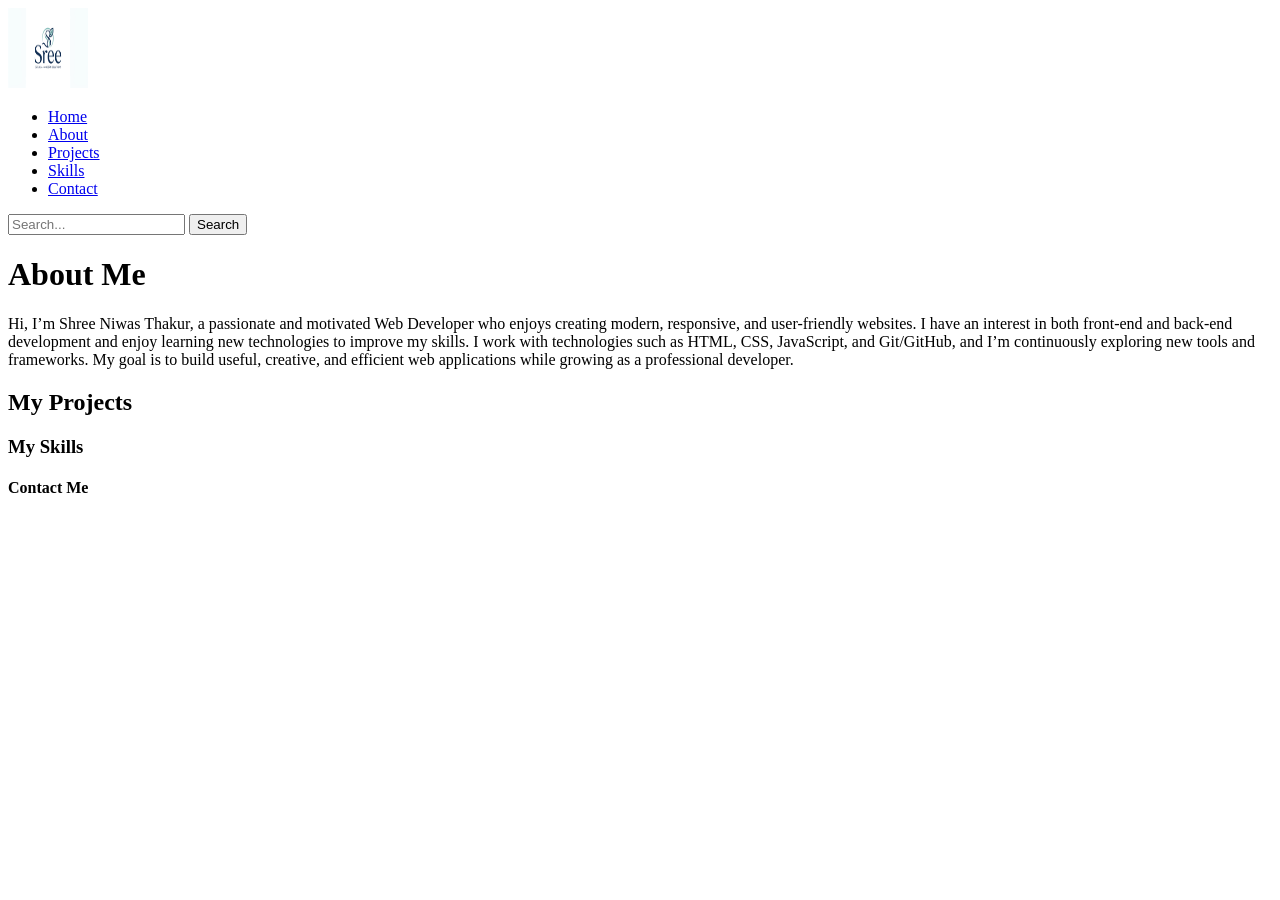
==== index.html @ 56c065b6 "message" ====
<!DOCTYPE html>
<html lang="en">
<head>
    <meta charset="UTF-8">
    <meta name="viewport" content="width=device-width, initial-scale=1.0">
    <title>My Portfolio</title>
</head>
<body>

    <img src="images/logo.jpeg" alt="Profile Picture" width="80" height="80">

    <nav>
        <ul>
            <li><a href="#">Home</a></li>
            <li><a href="#">About</a></li>
            <li><a href="#">Projects</a></li>
            <li><a href="#">Skills</a></li>
            <li><a href="#">Contact</a></li>
        </ul>
    </nav>  

    <form>
        <input type="text" placeholder="Search...">
        <button type="submit">Search</button>
    </form> 


    <h1>About Me</h1>
    <p>Hi, I’m Shree Niwas Thakur, a passionate and motivated Web Developer who enjoys creating modern, responsive, and user-friendly websites. I have an interest in both front-end and back-end development and enjoy learning new technologies to improve my skills. I work with technologies such as HTML, CSS, JavaScript, and Git/GitHub, and I’m continuously exploring new tools and frameworks. My goal is to build useful, creative, and efficient web applications while growing as a professional developer.</p>
    <h2>My Projects</h2>
    <h3>My Skills</h3>
    <h4>Contact Me</h4>
</body>
</html>
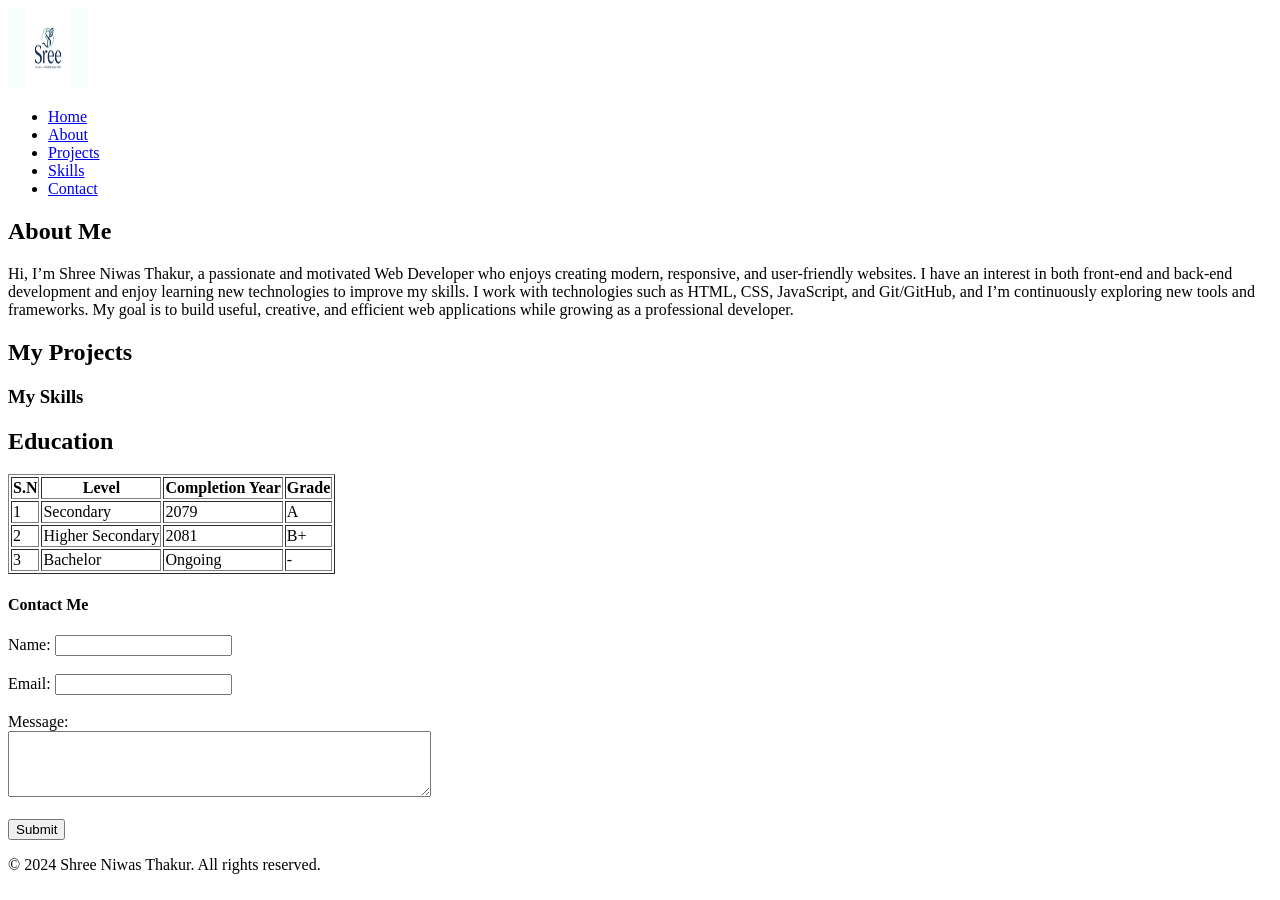
==== commit 49994d75: "message" ====
--- a/index.html
+++ b/index.html
@@ -12,23 +12,85 @@
     <nav>
         <ul>
             <li><a href="#">Home</a></li>
-            <li><a href="#">About</a></li>
-            <li><a href="#">Projects</a></li>
-            <li><a href="#">Skills</a></li>
-            <li><a href="#">Contact</a></li>
+            <li><a href="#about">About</a></li>
+            <li><a href="#projects">Projects</a></li>
+            <li><a href="#skills">Skills</a></li>
+            <li><a href="#contact">Contact</a></li>
         </ul>
     </nav>  
 
-    <form>
-        <input type="text" placeholder="Search...">
-        <button type="submit">Search</button>
-    </form> 
+    <section id="about">
+        <h1>About Me</h1>
+        <p>Hi, I’m Shree Niwas Thakur, a passionate and motivated Web Developer who enjoys creating modern, responsive, and user-friendly websites. I have an interest in both front-end and back-end development and enjoy learning new technologies to improve my skills. I work with technologies such as HTML, CSS, JavaScript, and Git/GitHub, and I’m continuously exploring new tools and frameworks. My goal is to build useful, creative, and efficient web applications while growing as a professional developer.</p>
+    </section>
+
+    <section id="projects">
+
+     <h2>My Projects</h2>
+
+    </section>
+
+    <section id="skills"> 
+        <h3>My Skills</h3>
+    </section>
+
+    <section id="education">
+
+    <h1>Education</h1>
+    <table border="1">
+        <thead>
+            <tr>
+                <th>S.N</th>
+                <th>Level</th>
+                <th>Completion Year</th>
+                <th>Grade</th>
+            </tr>
+        </thead>
+        <tbody>
+            <tr>
+                <td>1</td>
+                <td>Secondary</td>
+                <td>2079</td>
+                <td>A</td>
+            </tr>
+            <tr>
+                <td>2</td>
+                <td>Higher Secondary</td>
+                <td>2081</td>
+                <td>B+</td>
+            </tr>
+            <tr>
+                <td>3</td>
+                <td>Bachelor</td>
+                <td>Ongoing</td>
+                <td>-</td>
+            </tr>
+    </table>
+
+    </section>
+
+    <section id="contact">
+        <h4>Contact Me</h4>
+        
+        <form action="submit_form.php" method="post">
+            <label for="name">Name:</label>
+            <input type="text" id="name" name="name" required><br><br>
+
+            <label for="email">Email:</label>
+            <input type="email" id="email" name="email" required><br><br>
+
+            <label for="message">Message:</label><br>
+            <textarea id="message" name="message" rows="4" cols="50" required></textarea><br><br>
+
+            <input type="submit" value="Submit">
+        </form>
+
+    </section>
 
 
-    <h1>About Me</h1>
-    <p>Hi, I’m Shree Niwas Thakur, a passionate and motivated Web Developer who enjoys creating modern, responsive, and user-friendly websites. I have an interest in both front-end and back-end development and enjoy learning new technologies to improve my skills. I work with technologies such as HTML, CSS, JavaScript, and Git/GitHub, and I’m continuously exploring new tools and frameworks. My goal is to build useful, creative, and efficient web applications while growing as a professional developer.</p>
-    <h2>My Projects</h2>
-    <h3>My Skills</h3>
-    <h4>Contact Me</h4>
+    <footer>
+        <p>&copy; 2024 Shree Niwas Thakur. All rights reserved.</p>
+    </footer>
+    
 </body>
 </html>
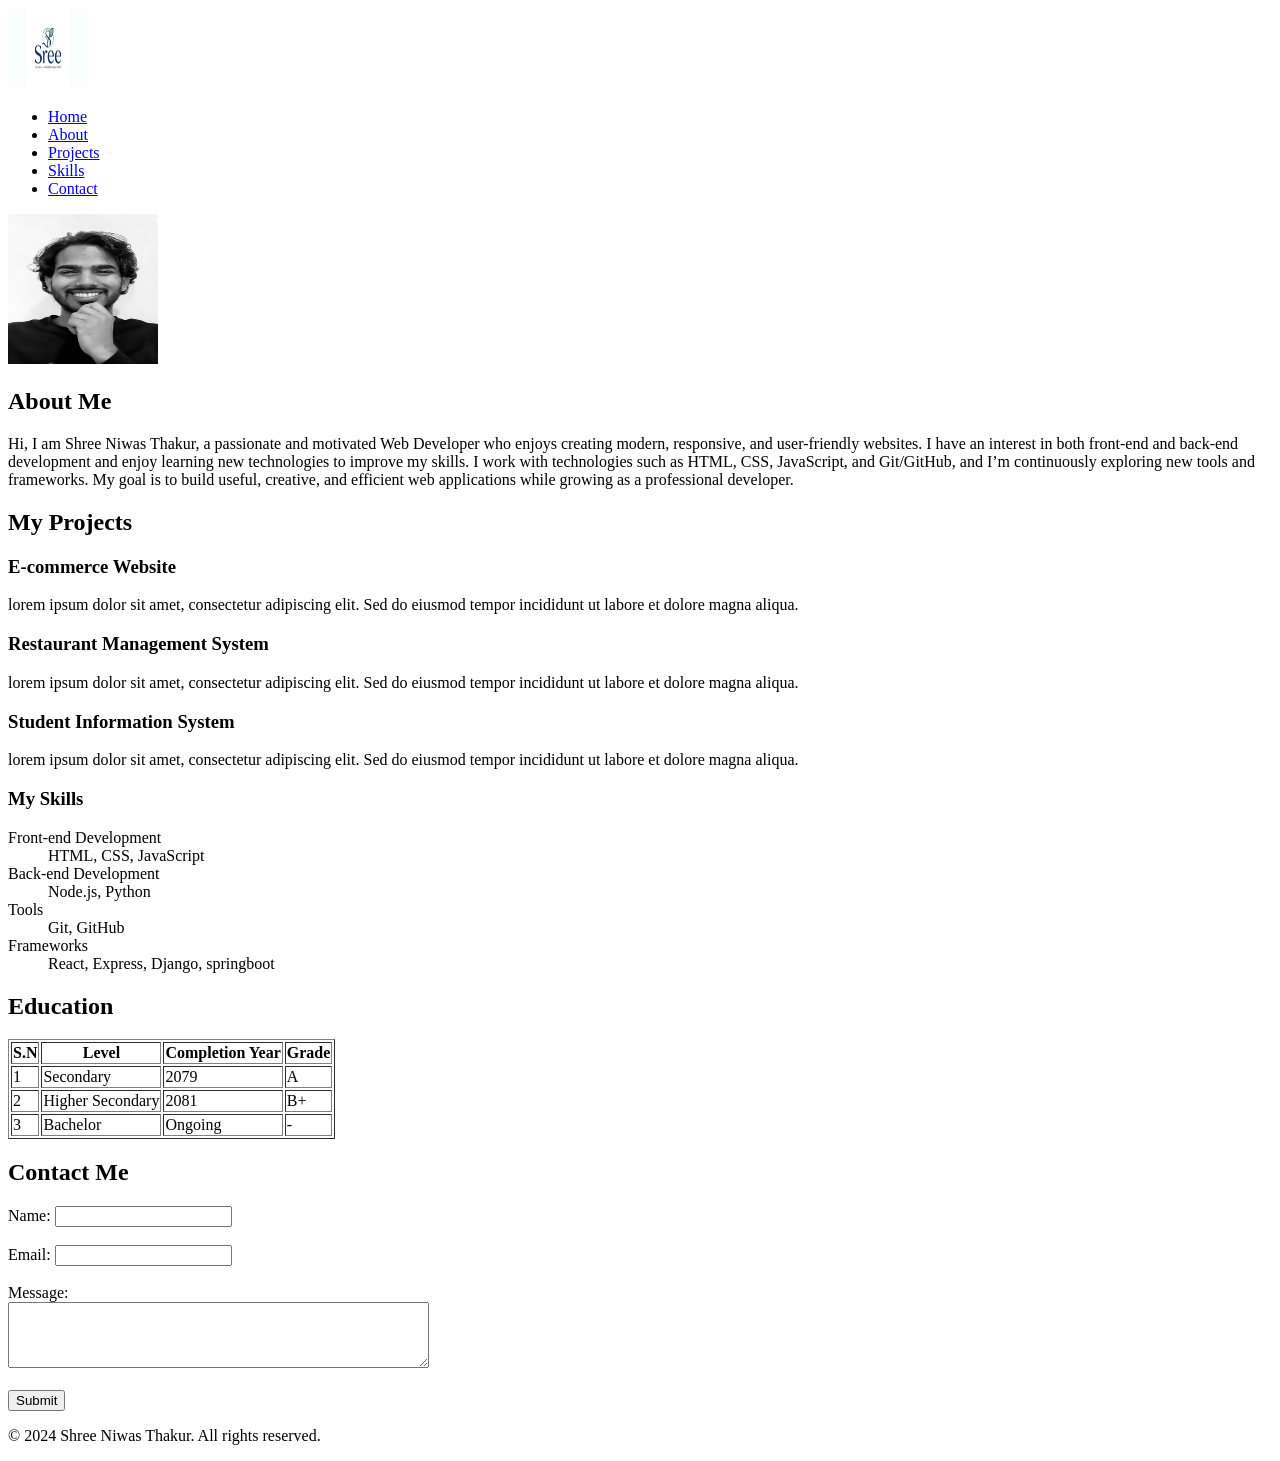
==== commit e71a32dd: "message" ====
--- a/index.html
+++ b/index.html
@@ -20,18 +20,43 @@
     </nav>  
 
     <section id="about">
+
+        <img src="images/profile.jpg" alt="Profile Picture" width="150" height="150">
+
         <h1>About Me</h1>
-        <p>Hi, I’m Shree Niwas Thakur, a passionate and motivated Web Developer who enjoys creating modern, responsive, and user-friendly websites. I have an interest in both front-end and back-end development and enjoy learning new technologies to improve my skills. I work with technologies such as HTML, CSS, JavaScript, and Git/GitHub, and I’m continuously exploring new tools and frameworks. My goal is to build useful, creative, and efficient web applications while growing as a professional developer.</p>
+        <p>Hi, I am Shree Niwas Thakur, a passionate and motivated Web Developer who enjoys creating modern, responsive, and user-friendly websites. I have an interest in both front-end and back-end development and enjoy learning new technologies to improve my skills. I work with technologies such as HTML, CSS, JavaScript, and Git/GitHub, and I’m continuously exploring new tools and frameworks. My goal is to build useful, creative, and efficient web applications while growing as a professional developer.</p>
     </section>
 
     <section id="projects">
 
      <h2>My Projects</h2>
+     <article>
+         <h3>E-commerce Website</h3>
+         <p>lorem ipsum dolor sit amet, consectetur adipiscing elit. Sed do eiusmod tempor incididunt ut labore et dolore magna aliqua.</p>
+     </article>
+     <article>
+         <h3>Restaurant Management System</h3>
+         <p>lorem ipsum dolor sit amet, consectetur adipiscing elit. Sed do eiusmod tempor incididunt ut labore et dolore magna aliqua.</p>
+     </article>
+     <article>
+         <h3>Student Information System</h3>
+         <p>lorem ipsum dolor sit amet, consectetur adipiscing elit. Sed do eiusmod tempor incididunt ut labore et dolore magna aliqua.</p>
+     </article>
 
     </section>
 
     <section id="skills"> 
         <h3>My Skills</h3>
+        <dl>
+            <dt>Front-end Development </dt>
+            <dd>HTML, CSS, JavaScript</dd>
+            <dt>Back-end Development</dt>
+            <dd>Node.js, Python</dd>
+            <dt>Tools</dt>
+            <dd>Git, GitHub</dd>
+            <dt>Frameworks</dt>
+            <dd>React, Express, Django, springboot</dd>
+        </dl>
     </section>
 
     <section id="education">
@@ -70,7 +95,7 @@
     </section>
 
     <section id="contact">
-        <h4>Contact Me</h4>
+        <h2>Contact Me</h2>
         
         <form action="submit_form.php" method="post">
             <label for="name">Name:</label>
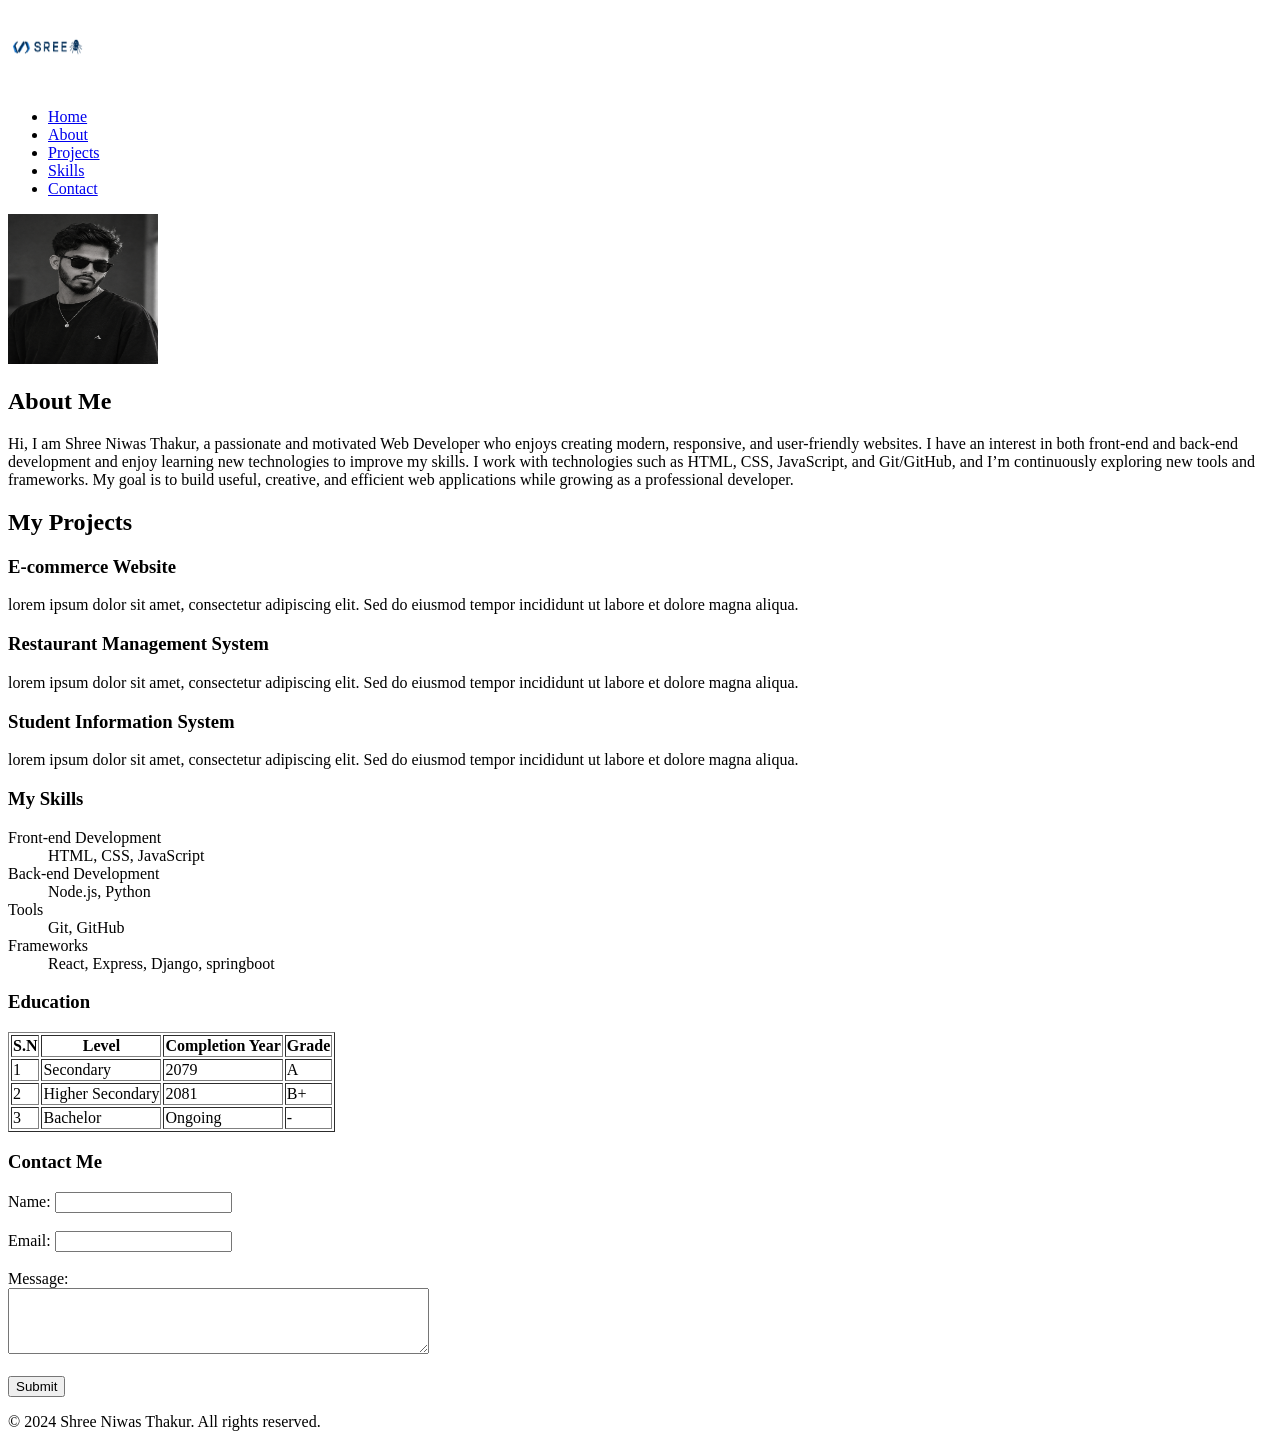
==== commit 6d42cb9f: "message" ====
--- a/index.html
+++ b/index.html
@@ -7,7 +7,7 @@
 </head>
 <body>
 
-    <img src="images/logo.jpeg" alt="Profile Picture" width="80" height="80">
+    <img src="images/logo.png" alt="Profile Picture" width="80" height="80">
 
     <nav>
         <ul>
@@ -21,7 +21,7 @@
 
     <section id="about">
 
-        <img src="images/profile.jpg" alt="Profile Picture" width="150" height="150">
+        <img src="images/profile1.png" alt="Profile Picture" width="150" height="150">
 
         <h1>About Me</h1>
         <p>Hi, I am Shree Niwas Thakur, a passionate and motivated Web Developer who enjoys creating modern, responsive, and user-friendly websites. I have an interest in both front-end and back-end development and enjoy learning new technologies to improve my skills. I work with technologies such as HTML, CSS, JavaScript, and Git/GitHub, and I’m continuously exploring new tools and frameworks. My goal is to build useful, creative, and efficient web applications while growing as a professional developer.</p>
@@ -61,7 +61,7 @@
 
     <section id="education">
 
-    <h1>Education</h1>
+    <h3>Education</h3>
     <table border="1">
         <thead>
             <tr>
@@ -95,7 +95,7 @@
     </section>
 
     <section id="contact">
-        <h2>Contact Me</h2>
+        <h3>Contact Me</h3>
         
         <form action="submit_form.php" method="post">
             <label for="name">Name:</label>
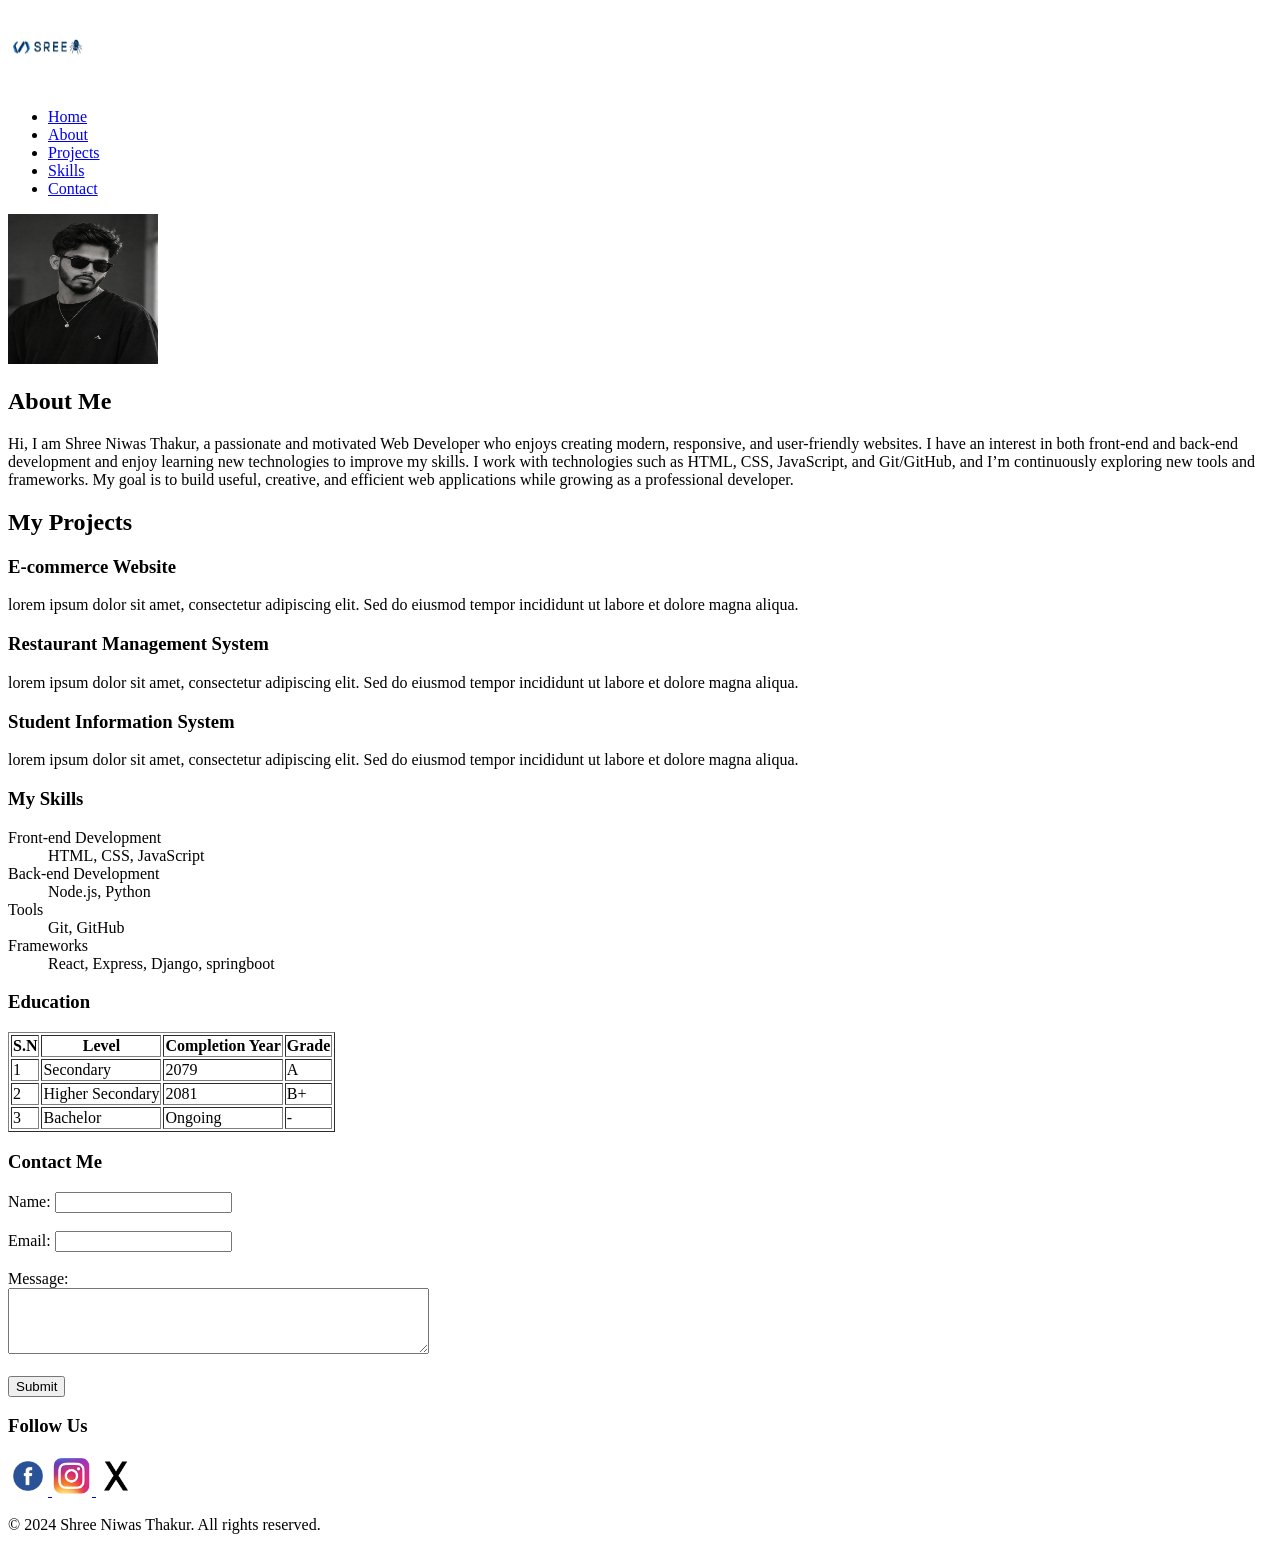
==== commit 0d60da1f: "message" ====
--- a/index.html
+++ b/index.html
@@ -114,7 +114,23 @@
 
 
     <footer>
+
+        <h3>Follow Us </h3>
+
+        <a href="https://www.facebook.com/" target="_blank">
+            <img src="./images/facebook.png" alt="Facebook" width="40">
+        </a>
+
+        <a href="https://www.instagram.com/" target="_blank">
+            <img src="./images/instagram.png" alt="Instagram" width="40">
+        </a>
+
+        <a href="https://www.twitter.com/" target="_blank">
+            <img src="./images/X.png" alt="Twitter" width="40">
+        </a>
+
         <p>&copy; 2024 Shree Niwas Thakur. All rights reserved.</p>
+
     </footer>
     
 </body>
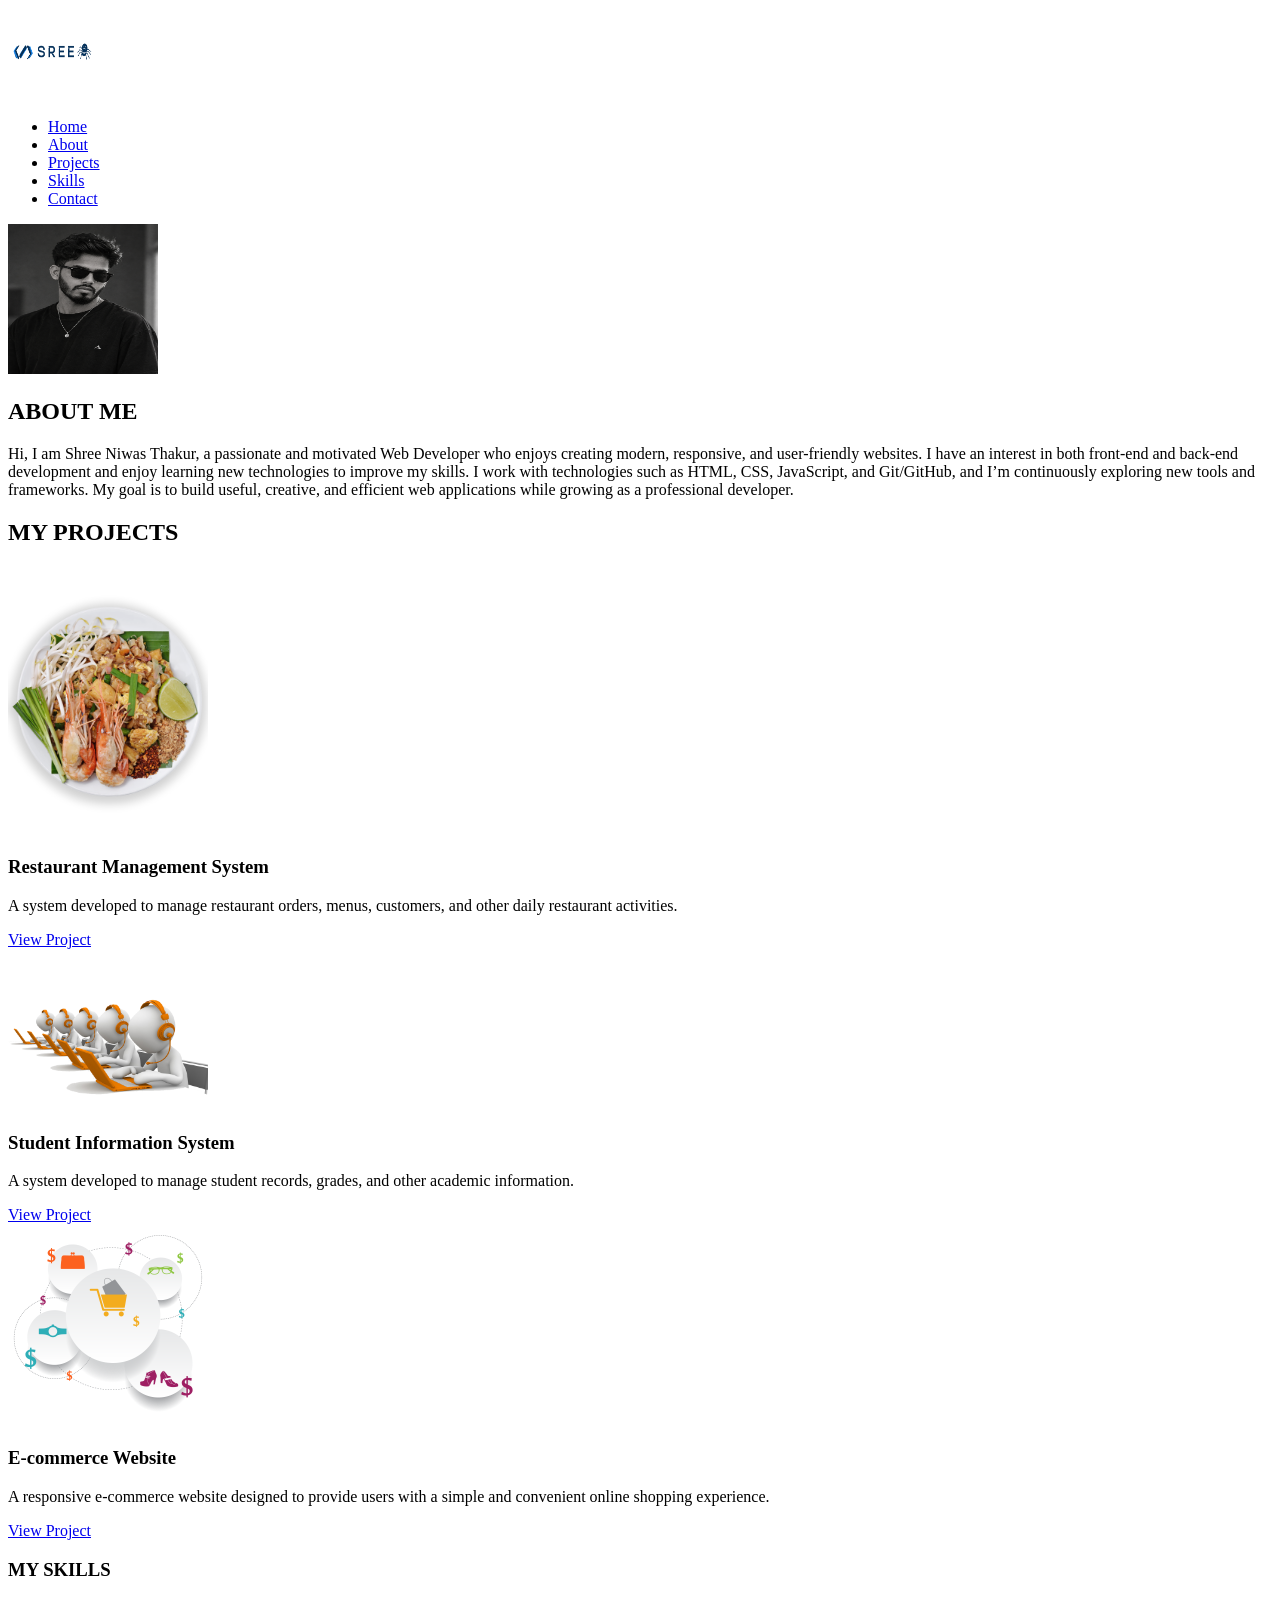
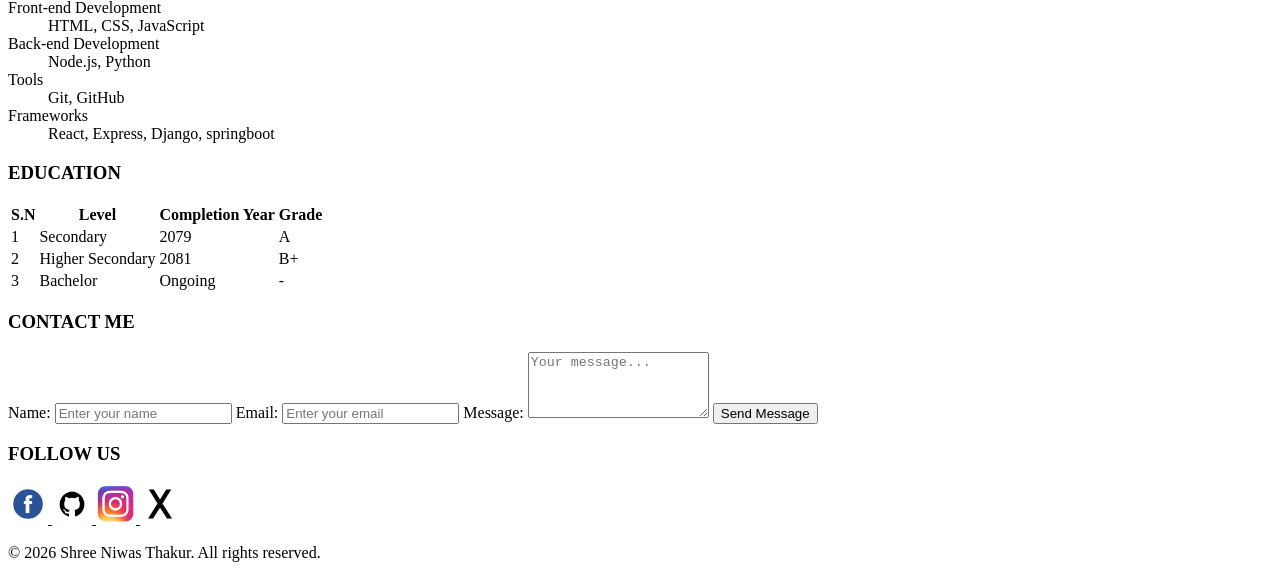
==== commit bff6eb0a: "message" ====
--- a/index.html
+++ b/index.html
@@ -3,50 +3,121 @@
 <head>
     <meta charset="UTF-8">
     <meta name="viewport" content="width=device-width, initial-scale=1.0">
+    <link rel="stylesheet" href="css/style.css">
     <title>My Portfolio</title>
 </head>
 <body>
 
-    <img src="images/logo.png" alt="Profile Picture" width="80" height="80">
-
-    <nav>
-        <ul>
-            <li><a href="#">Home</a></li>
-            <li><a href="#about">About</a></li>
-            <li><a href="#projects">Projects</a></li>
-            <li><a href="#skills">Skills</a></li>
-            <li><a href="#contact">Contact</a></li>
-        </ul>
-    </nav>  
+    
+        <header>
+            
+           <div class="header-container">
+                <div class="logo">
+                 <img src="images/logo.png" alt="Profile Picture" width="90" height="90">
+                </div>
+        
+                <div>
+                    <nav>
+                        <ul>
+                            <li><a href="#">Home</a></li>
+                            <li><a href="#about">About</a></li>
+                            <li><a href="#projects">Projects</a></li>
+                            <li><a href="#skills">Skills</a></li>
+                            <li><a href="#contact">Contact</a></li>
+                        </ul>
+                    </nav>  
+                </div>
+           </div>
+            
+        </header>
+    
+
 
     <section id="about">
 
-        <img src="images/profile1.png" alt="Profile Picture" width="150" height="150">
-
-        <h1>About Me</h1>
-        <p>Hi, I am Shree Niwas Thakur, a passionate and motivated Web Developer who enjoys creating modern, responsive, and user-friendly websites. I have an interest in both front-end and back-end development and enjoy learning new technologies to improve my skills. I work with technologies such as HTML, CSS, JavaScript, and Git/GitHub, and I’m continuously exploring new tools and frameworks. My goal is to build useful, creative, and efficient web applications while growing as a professional developer.</p>
+        <div class="about-container">
+
+            <div>
+                <img src="images/profile1.png" alt="Profile Picture" width="150" height="150">
+            </div>
+
+            <div class="about-text">
+                <h1>ABOUT ME</h1>
+
+                <p>Hi, I am Shree Niwas Thakur, a passionate and motivated Web Developer who enjoys creating modern, responsive, and user-friendly websites. I have an interest in both front-end and back-end development and enjoy learning new technologies to improve my skills. I work with technologies such as HTML, CSS, JavaScript, and Git/GitHub, and I’m continuously exploring new tools and frameworks. My goal is to build useful, creative, and efficient web applications while growing as a professional developer.</p>
+
+            </div>
+
+        </div>
+       
     </section>
 
     <section id="projects">
 
-     <h2>My Projects</h2>
-     <article>
-         <h3>E-commerce Website</h3>
-         <p>lorem ipsum dolor sit amet, consectetur adipiscing elit. Sed do eiusmod tempor incididunt ut labore et dolore magna aliqua.</p>
-     </article>
-     <article>
-         <h3>Restaurant Management System</h3>
-         <p>lorem ipsum dolor sit amet, consectetur adipiscing elit. Sed do eiusmod tempor incididunt ut labore et dolore magna aliqua.</p>
-     </article>
-     <article>
-         <h3>Student Information System</h3>
-         <p>lorem ipsum dolor sit amet, consectetur adipiscing elit. Sed do eiusmod tempor incididunt ut labore et dolore magna aliqua.</p>
-     </article>
-
+        <h2>MY PROJECTS</h2>
+
+        <div class="projects-container">
+
+            <article class="project-card">
+
+                <img src="./images/resturant.png" alt="Restaurant Management System" width="200">
+
+                <div class="project-content">
+                    <h3>Restaurant Management System</h3>
+
+                    <p>
+                        A system developed to manage restaurant orders, menus, customers, and other daily restaurant activities.
+                    </p>
+                    
+                </div>
+
+                <a href="https://github.com/shreee-cyber/Restaurant-Management-System">View Project</a>
+
+            </article>
+
+
+            <article class="project-card">
+
+                <img src="./images/student.png" alt="Student Information System" width="200">
+
+                <div class="project-content">
+                    <h3>Student Information System</h3>
+
+                    <p>
+                        A system developed to manage student records, grades, and other academic information.
+                    </p>
+
+                </div>
+
+                <a href="project.html">View Project</a>
+
+            </article>
+
+
+            <article class="project-card">
+
+                <img src="./images/e-commerce.png" alt="E-commerce Website" width="200">
+
+                <div class="project-content">
+                    <h3>E-commerce Website</h3>
+
+                    <p>
+                        A responsive e-commerce website designed to provide users with a simple and convenient online shopping experience.
+                    </p>
+
+                </div>
+
+                <a href="project.html">View Project</a>
+
+            </article>
+
+
+        </div>
+    
     </section>
 
     <section id="skills"> 
-        <h3>My Skills</h3>
+        <h3>MY SKILLS</h3>
         <dl>
             <dt>Front-end Development </dt>
             <dd>HTML, CSS, JavaScript</dd>
@@ -61,53 +132,58 @@
 
     <section id="education">
 
-    <h3>Education</h3>
-    <table border="1">
-        <thead>
-            <tr>
-                <th>S.N</th>
-                <th>Level</th>
-                <th>Completion Year</th>
-                <th>Grade</th>
-            </tr>
-        </thead>
-        <tbody>
-            <tr>
-                <td>1</td>
-                <td>Secondary</td>
-                <td>2079</td>
-                <td>A</td>
-            </tr>
-            <tr>
-                <td>2</td>
-                <td>Higher Secondary</td>
-                <td>2081</td>
-                <td>B+</td>
-            </tr>
-            <tr>
-                <td>3</td>
-                <td>Bachelor</td>
-                <td>Ongoing</td>
-                <td>-</td>
-            </tr>
-    </table>
-
-    </section>
+        <h3>EDUCATION</h3>
+        <table>
+            <thead>
+                <tr>
+                    <th>S.N</th>
+                    <th>Level</th>
+                    <th>Completion Year</th>
+                    <th>Grade</th>
+                </tr>
+            </thead>
+            <tbody>
+                <tr>
+                    <td>1</td>
+                    <td>Secondary</td>
+                    <td>2079</td>
+                    <td>A</td>
+                </tr>
+                <tr>
+                    <td>2</td>
+                    <td>Higher Secondary</td>
+                    <td>2081</td>
+                    <td>B+</td>
+                </tr>
+                <tr>
+                    <td>3</td>
+                    <td>Bachelor</td>
+                    <td>Ongoing</td>
+                    <td>-</td>
+                </tr>
+            </tbody>
+        </table>
+
+    </section>
+
 
     <section id="contact">
-        <h3>Contact Me</h3>
+
+        <h3>CONTACT ME</h3>
         
         <form action="submit_form.php" method="post">
+
             <label for="name">Name:</label>
-            <input type="text" id="name" name="name" required><br><br>
+            <input type="text" id="name" name="name" placeholder="Enter your name" required>
 
             <label for="email">Email:</label>
-            <input type="email" id="email" name="email" required><br><br>
-
-            <label for="message">Message:</label><br>
-            <textarea id="message" name="message" rows="4" cols="50" required></textarea><br><br>
-
-            <input type="submit" value="Submit">
+            <input type="email" id="email" name="email" placeholder="Enter your email" required>
+
+            <label for="message">Message:</label>
+            <textarea id="message" name="message" rows="4" placeholder="Your message..." required></textarea>
+
+            <input type="submit" value="Send Message">
+
         </form>
 
     </section>
@@ -115,11 +191,14 @@
 
     <footer>
 
-        <h3>Follow Us </h3>
+        <h3>FOLLOW US </h3>
 
         <a href="https://www.facebook.com/" target="_blank">
             <img src="./images/facebook.png" alt="Facebook" width="40">
         </a>
+        <a href="https://github.com/" target="_blank">
+            <img src="./images/Github.png" alt="GitHub" width="40">
+        </a>
 
         <a href="https://www.instagram.com/" target="_blank">
             <img src="./images/instagram.png" alt="Instagram" width="40">
@@ -129,9 +208,10 @@
             <img src="./images/X.png" alt="Twitter" width="40">
         </a>
 
-        <p>&copy; 2024 Shree Niwas Thakur. All rights reserved.</p>
+        <p>&copy; 2026 Shree Niwas Thakur. All rights reserved.</p>
 
     </footer>
     
+
 </body>
 </html>
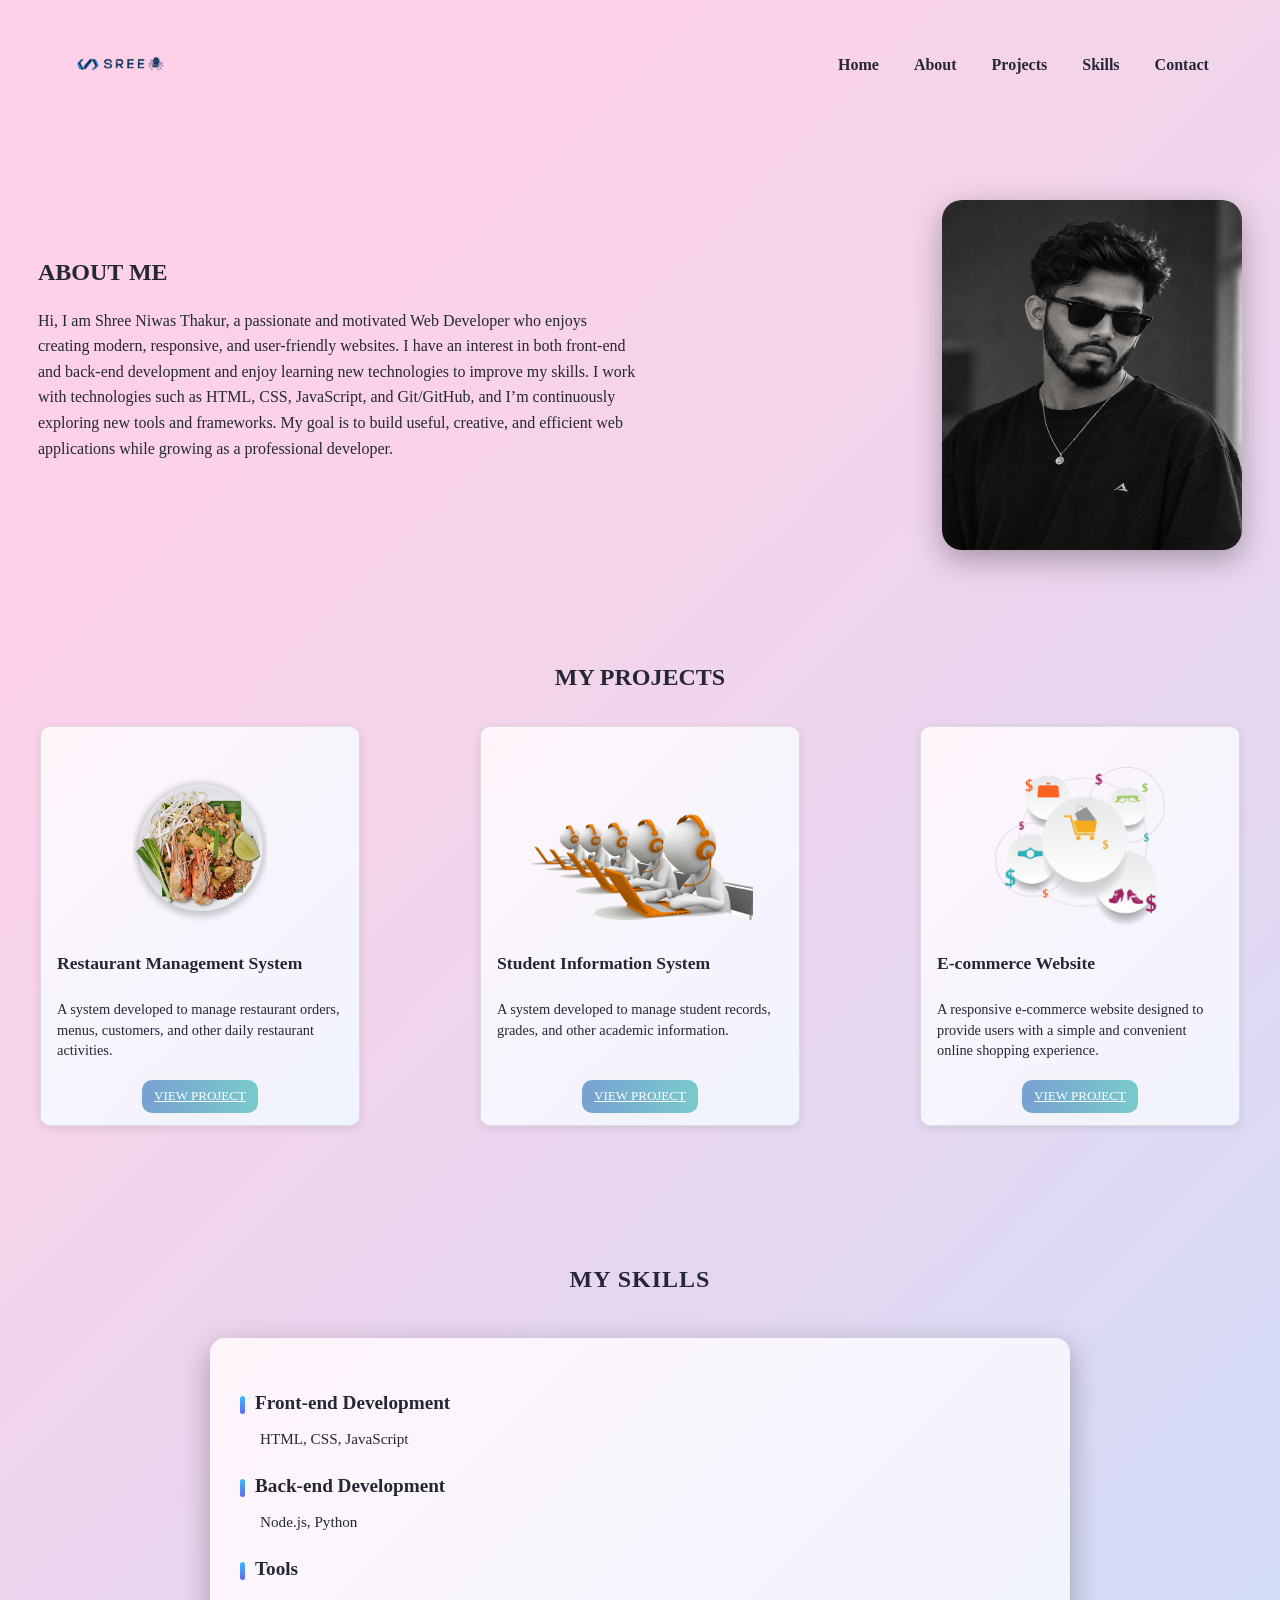
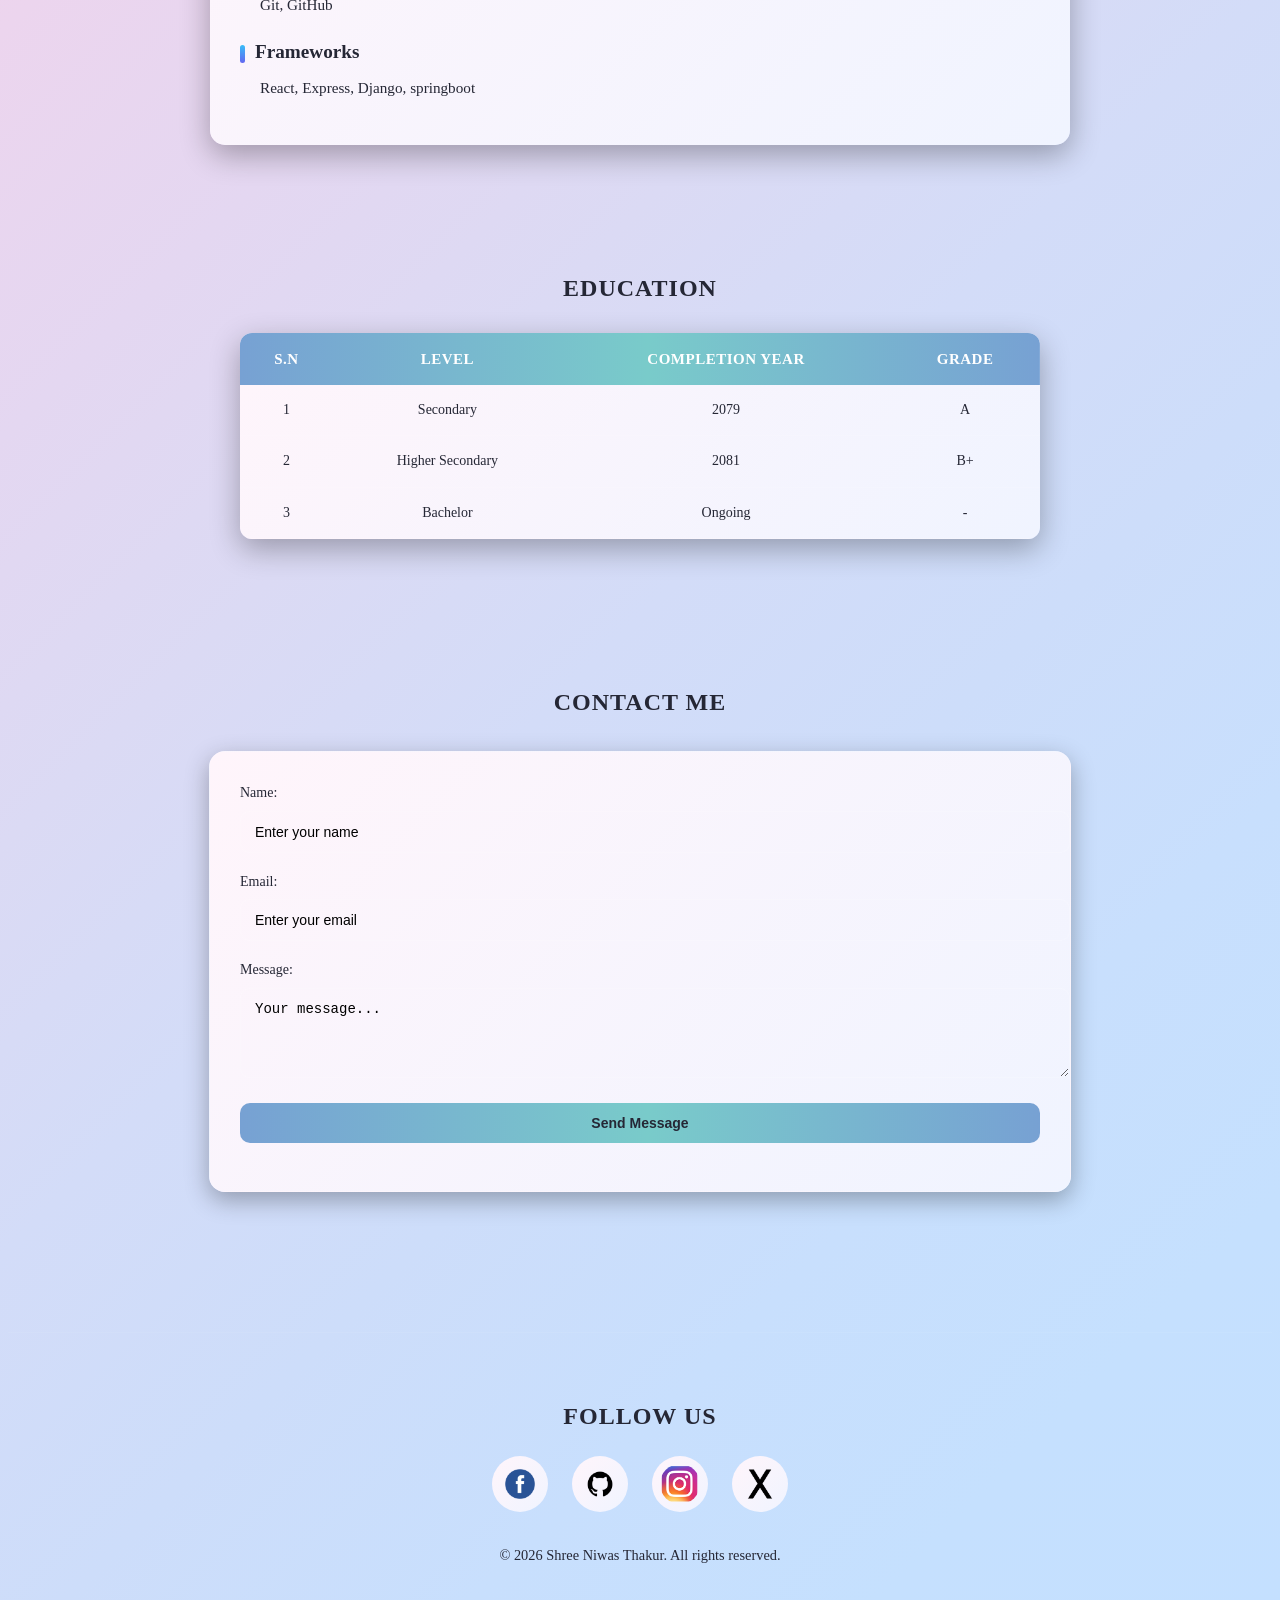
==== commit fa9ce6f4: "message" ====
--- a/index.html
+++ b/index.html
@@ -3,7 +3,7 @@
 <head>
     <meta charset="UTF-8">
     <meta name="viewport" content="width=device-width, initial-scale=1.0">
-    <link rel="stylesheet" href="css/style.css">
+    <link rel="stylesheet" href="CSS/style.css">
     <title>My Portfolio</title>
 </head>
 <body>
--- a/CSS/style.css
+++ b/CSS/style.css
@@ -0,0 +1,504 @@
+/* https://grabient.com/_gN0gNRgO7gB0f_jf_TgH0gH0gH0gAKgAAf_2?style=linearGradient&steps=12&angle=135 */
+
+body{
+    background: linear-gradient(135deg, #ffd1e8 0.000%, #fdd1e8 9.091%, #f9d2ea 18.182%, #f3d4eb 27.273%, #ecd5ee 36.364%, #e4d7f1 45.455%, #dbdaf4 54.545%, #d3dcf8 63.636%, #cdddfa 72.727%, #c8dffd 81.818%, #c5e0fe 90.909%, #c4e0ff 100.000%);
+    font-family: 'Segoe UI', times new roman;
+    color: #252735;
+    line-height: 1.6;
+}
+
+header {
+    width: 100%;
+}
+
+.header-container {
+    width: 100%;
+    max-width: none;
+    margin: 0;
+    padding: 20px 5%;
+
+    display: flex;
+    align-items: center;
+    justify-content: space-between;
+    box-sizing: border-box;
+}
+
+.logo img {
+    width: 100px;
+    height: auto;
+    display: block;
+}
+
+nav ul {
+    display: flex;
+    align-items: center;
+    gap: 35px;
+    list-style: none;
+    margin: 0;
+    padding: 0;
+}
+
+nav a {
+    color: #252735;
+    text-decoration: none;
+    font-size: 16px;
+    font-weight: bold;
+    transition: color 0.3s ease;
+}
+
+nav a:hover {
+    color: #007bff;
+}
+
+
+/*CSS for About Section */ 
+
+.about-container {
+    display: flex;
+    flex-direction: row-reverse;
+    align-items: center;
+    justify-content: space-between;
+    padding: 30px 30px;
+    gap: 90px;
+    max-width: 1300px;
+    margin: auto;
+}
+
+.about-container img {
+    width: 300px;
+    height: 350px;
+    margin-top: 48px;
+    border-radius: 20px;
+    backdrop-filter: blur(10px);
+    box-shadow: 0 10px 30px rgba(0,0,0,0.3);
+}
+
+.about-text {
+    max-width: 600px;
+}
+
+.about-text h1 {
+    font-size: 24px;
+    color: #252735;
+    margin-bottom: 15px;
+}
+
+.about-text p {
+    margin-bottom: 15px;
+    color: #252735;
+}
+
+
+/* CSS for Projects Section  */
+
+#projects {
+  padding: 50px 20px;
+  text-align: center;
+}
+
+#projects h2 {
+  font-size: 24px;
+  margin-bottom: 30px;
+}
+
+.projects-container {
+  display: flex;
+  flex-wrap: wrap;
+  justify-content: center;
+  gap: 120px;
+}
+
+.project-card {
+  width: 320px;
+  height: 400px;
+  box-sizing: border-box;
+  display: flex;
+  flex-direction: column;
+  overflow: hidden;
+  background: linear-gradient(135deg, #fff5fb, #f0f4ff);
+  border: 1px solid #ddd;
+  border-radius: 10px;
+  box-shadow: 0 2px 8px rgba(0, 0, 0, 0.1);
+}
+
+.project-card:hover {
+  transform: translateY(-5px);
+  transition: 0.3s ease;
+}
+
+article {
+  display: flex;
+  flex-direction: column;
+  justify-content: space-between; 
+  height: 100%;
+}
+
+article a {
+  
+  background-image: linear-gradient(to right, #77A1D3 0%, #79CBCA 51%, #77A1D3 100%);
+  margin: 12px auto;
+  margin-top: 14px;
+  padding: 6px 12px;
+  font-size: 13px;
+  width:fit-content;
+  text-align: center;
+  text-transform: uppercase;
+  transition: 0.5s;
+  background-size: 200% auto;
+  color: white;
+  box-shadow: 0 0 20px #eee;
+  border-radius: 10px;
+  display:inline-block;
+  outline: none;
+  border: none;
+}
+
+article a:hover {
+  background-position: right center;
+  color: #252735;
+  text-decoration: none;
+}
+
+.project-card img {
+  margin-top: 30px;
+  width: 100%;
+  height: 180px;
+  object-fit: contain;
+  display: block;
+}
+
+.project-content {
+  flex: 1;
+  padding: 12px 16px;
+  text-align: left;
+  overflow: hidden;
+  display: flex;
+  flex-direction: column;
+}
+
+.project-content a{
+  margin-top: auto;
+}
+
+.project-content h3 {
+  margin: 0 0 8px;
+  font-size: 1.1rem;
+  color: #252735;
+}
+
+.project-content p {
+  margin-bottom: 15px;
+  max-width: 600px;
+  font-size: 0.9rem;
+  line-height: 1.4;
+  color: #252735;
+}
+
+ 
+
+
+/* Skill Section CSS  */
+
+
+#skills {
+  padding: 60px 20px;
+  background: transparent;
+  color: #e2e8f0;
+  font-family: 'Segoe UI', times new roman;
+}
+
+#skills h3 {
+  text-align: center;
+  font-size: 24px;
+  margin-bottom: 40px;
+  color: #252735;
+  letter-spacing: 1px;
+}
+
+/* Card container */
+#skills dl {
+  max-width: 800px;
+  margin: auto;
+  background: linear-gradient(135deg, #fff5fb, #f0f4ff);
+  backdrop-filter: blur(10px);
+  border-radius: 15px;
+  padding: 30px;
+  box-shadow: 0 10px 30px rgba(0,0,0,0.3);
+}
+
+/* Category title */
+#skills dt {
+  font-size: 1.2rem;
+  font-weight: 600;
+  margin-top: 20px;
+  color: #252735;
+  position: relative;
+  padding-left: 15px;
+}
+
+/* little accent line */
+#skills dt::before {
+  content: "";
+  position: absolute;
+  left: 0;
+  top: 8px;
+  width: 5px;
+  height: 18px;
+  background: linear-gradient(180deg, #38bdf8, #6366f1);
+  border-radius: 5px;
+}
+
+/* Skill list */
+#skills dd {
+  margin: 8px 0 15px 20px;
+  font-size: 0.95rem;
+  color: #252735;
+  line-height: 1.6;
+}
+
+/* Hover effect */
+#skills dl:hover {
+  transform: translateY(-5px);
+  transition: 0.3s ease;
+}
+
+/* Responsive */
+@media (max-width: 600px) {
+  #skills dl {
+    padding: 20px;
+  }
+
+  #skills h3 {
+    font-size: 1.6rem;
+  }
+}
+
+
+
+/* CSS for Education Section */
+
+
+#education {
+  padding: 40px 20px;
+  background: transparent; 
+  color: #fff;
+  text-align: center;
+}
+
+#education h3 {
+  font-size: 24px;
+  margin-bottom: 25px;
+  color: #252735;
+  letter-spacing: 1px;
+}
+
+/* Table Styling */
+#education table {
+  width: 90%;
+  max-width: 800px;
+  margin: 0 auto;
+  border-collapse: collapse;
+  border-radius: 12px;
+  overflow: hidden;
+  background: linear-gradient(135deg, #fff5fb, #f0f4ff);
+  backdrop-filter: blur(10px);
+  box-shadow: 0 10px 30px rgba(0,0,0,0.3);
+}
+
+/* Table Header */
+#education thead {
+  background: linear-gradient(to right, #77A1D3 0%, #79CBCA 51%, #77A1D3 100%);
+}
+
+#education th {
+  padding: 14px;
+  font-size: 15px;
+  text-transform: uppercase;
+  color: white;
+  letter-spacing: 0.5px;
+}
+
+/* Table Body */
+#education td {
+  padding: 14px;
+  font-size: 14px;
+  color: #252735;
+}
+
+/* Row Styling */
+#education tbody tr {
+  border-bottom: 1px solid rgba(255, 255, 255, 0.1);
+  transition: 0.3s;
+}
+
+#education tbody tr:hover {
+  background: rgba(121, 203, 202, 0.1);
+  transform: scale(1.01);
+}
+
+/* Alternate row color */
+#education tbody tr:nth-child(even) {
+  background: rgba(255, 255, 255, 0.03);
+}
+
+
+/* CONTACT SECTION */
+
+#contact {
+  display: flex;
+  flex-direction: column;
+  align-items: center;
+  justify-content: center;
+  padding: 80px 20px;
+}
+
+/* Title */
+#contact h3 {
+  font-size: 24px;
+  margin-bottom: 30px;
+  color: #252735;
+  letter-spacing: 1px;
+}
+
+/* FORM CONTAINER */
+#contact form {
+  width: 100%;
+  max-width: 800px;
+  padding: 30px;
+  border-radius: 16px;
+
+  /* Glass effect */
+  background: linear-gradient(135deg, #fff5fb, #f0f4ff);
+  backdrop-filter: blur(12px);
+
+  border: 1px solid rgba(255, 255, 255, 0.1);
+
+  box-shadow: 0 8px 25px rgba(0, 0, 0, 0.3);
+}
+
+/* LABELS */
+#contact label {
+  display: block;
+  margin-bottom: 6px;
+  font-size: 14px;
+  color: #252735;
+}
+
+/* INPUT + TEXTAREA */
+#contact input,
+#contact textarea {
+  width: 100%;
+  padding: 12px 14px;
+  margin-bottom: 18px;
+
+  border-radius: 10px;
+  border: 1px solid rgba(255, 255, 255, 0.15);
+
+  background: rgba(255, 255, 255, 0.03);
+  color: #252735;
+
+  font-size: 14px;
+  outline: none;
+  transition: all 0.3s ease;
+}
+
+/* Placeholder */
+#contact input::placeholder,
+#contact textarea::placeholder {
+  color: black;
+}
+
+/* Focus effect */
+#contact input:focus,
+#contact textarea:focus {
+  border-color: #79CBCA;
+  box-shadow: 0 0 8px rgba(121, 203, 202, 0.4);
+}
+
+/* BUTTON */
+#contact input[type="submit"] {
+  background: linear-gradient(to right, #77A1D3 0%, #79CBCA 51%, #77A1D3 100%);
+  border: none;
+  cursor: pointer;
+  font-weight: 600;
+  color: #252735;
+  transition: all 0.3s ease;
+}
+
+/* Button hover */
+#contact input[type="submit"]:hover {
+  transform: translateY(-2px);
+  box-shadow: 0 6px 15px rgba(121, 203, 202, 0.4);
+}
+
+
+
+
+
+/* CSS for footer section */
+
+footer {
+  background: transparent;
+  color: #e2e8f0;
+  text-align: center;
+  padding: 40px 20px 20px;
+  margin-top: 60px;
+  border-top: 1px solid rgba(255,255,255,0.05);
+}
+
+/* Heading */
+footer h3 {
+  font-size: 24px;
+  margin-bottom: 20px;
+  letter-spacing: 1px;
+  color: #252735;
+}
+
+/* Social icons container */
+footer a {
+  display: inline-block;
+  margin: 0 10px;
+  transition: all 0.3s ease;
+}
+
+/* Icon images */
+footer img {
+  width: 40px;
+  height: 40px;
+  padding: 8px;
+  border-radius: 50%;
+  background: linear-gradient(135deg, #fff5fb, #f0f4ff);
+  transition: all 0.3s ease;
+}
+
+/* Hover effect */
+footer a:hover img {
+  transform: translateY(-5px) scale(1.1);
+  background: linear-gradient(to right, #77A1D3 0%, #79CBCA 51%, #77A1D3 100%);
+}
+
+/* Copyright text */
+footer p {
+  margin-top: 25px;
+  font-size: 0.9rem;
+  color: #252735;
+}
+
+
+
+
+@media (max-width: 768px) {
+  .header-container {
+    flex-direction: column;
+  }
+
+  .nav ul {
+    flex-direction: column;
+  }
+
+  .about-container{
+    flex-direction: column;
+  }
+}
+
+
